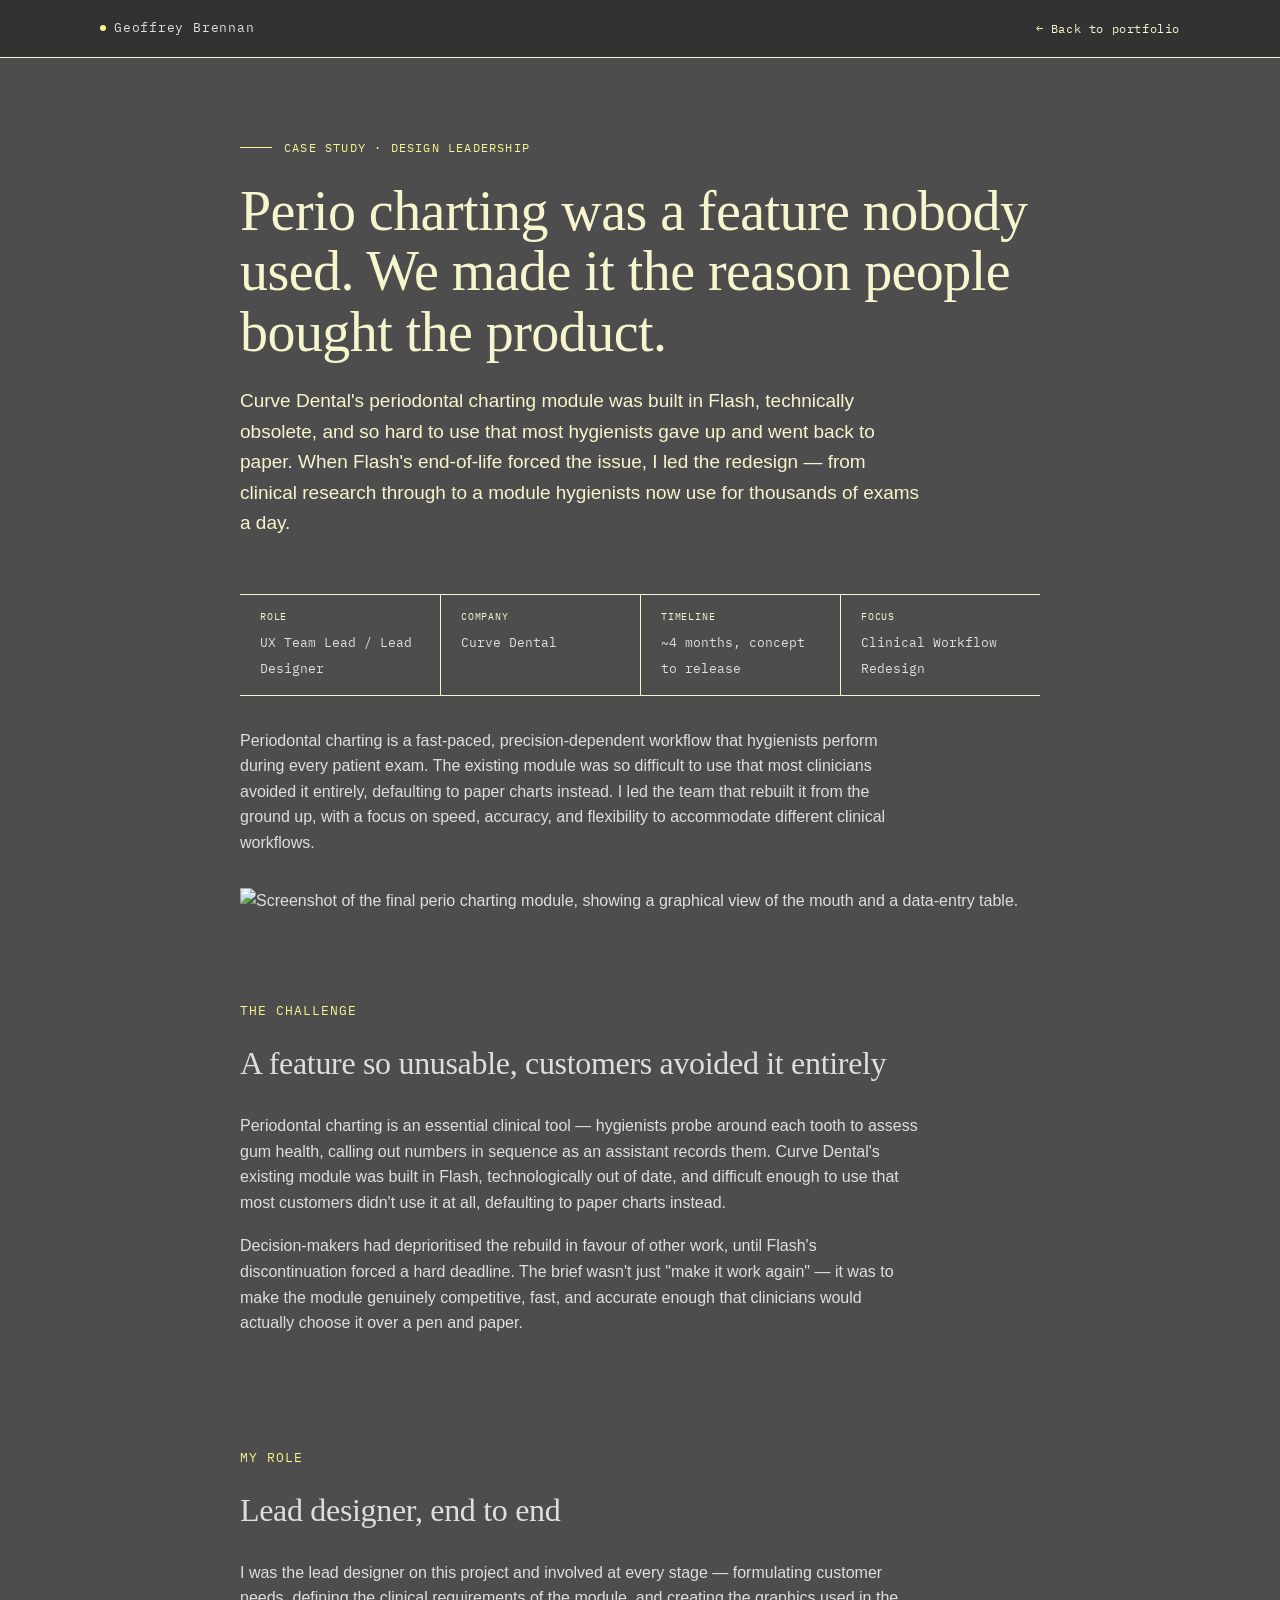
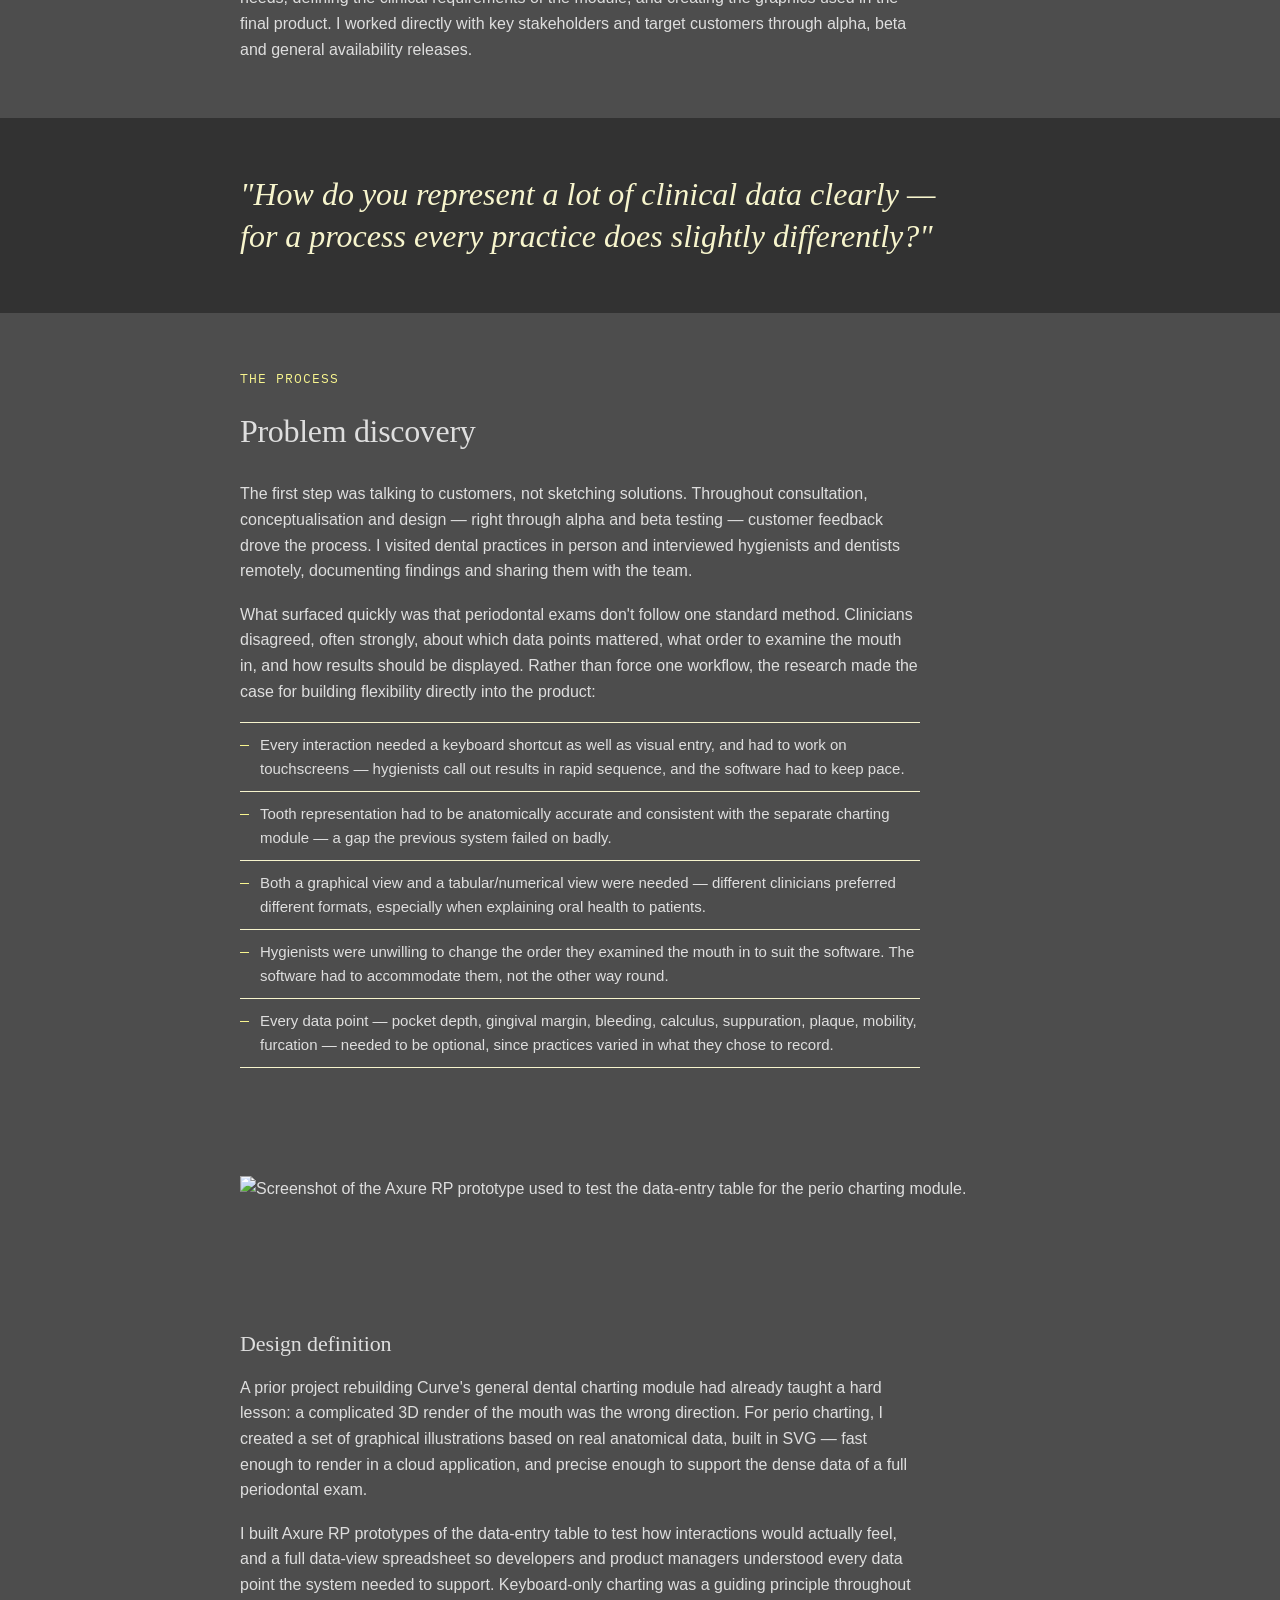
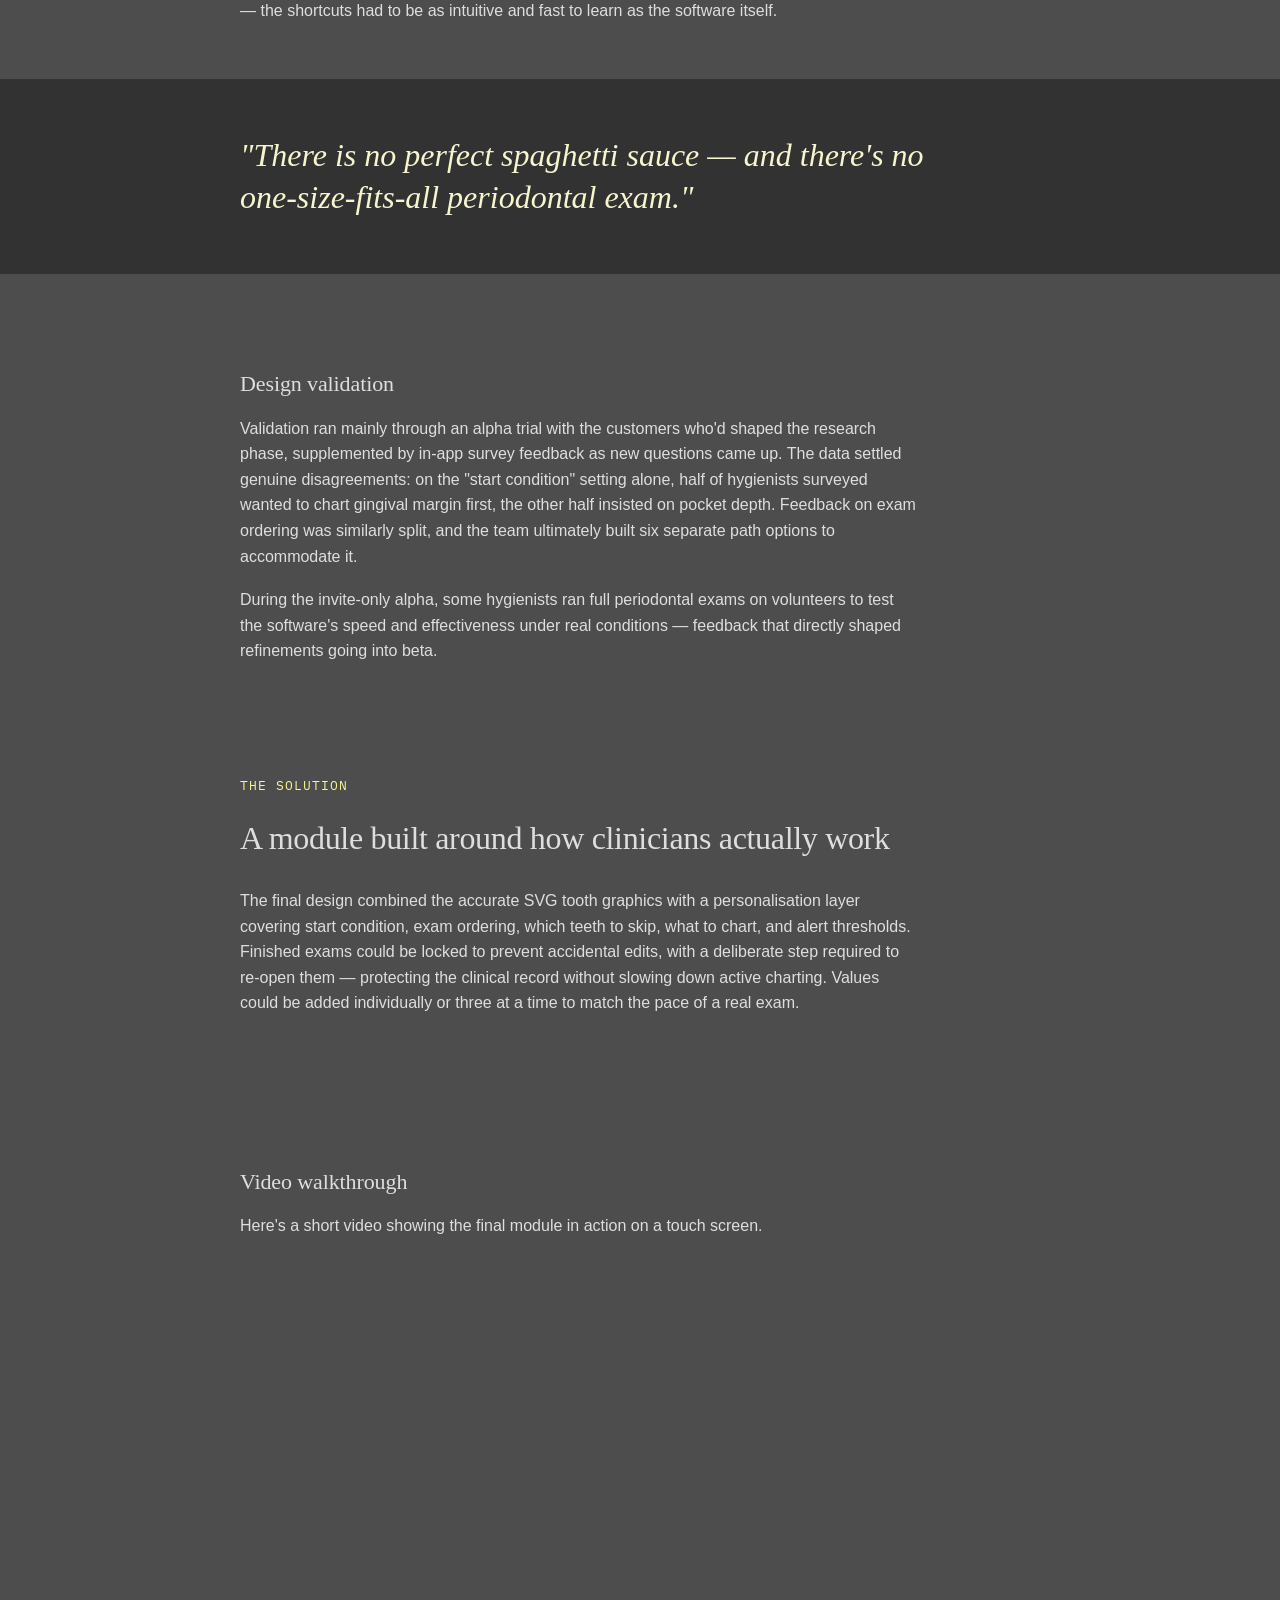
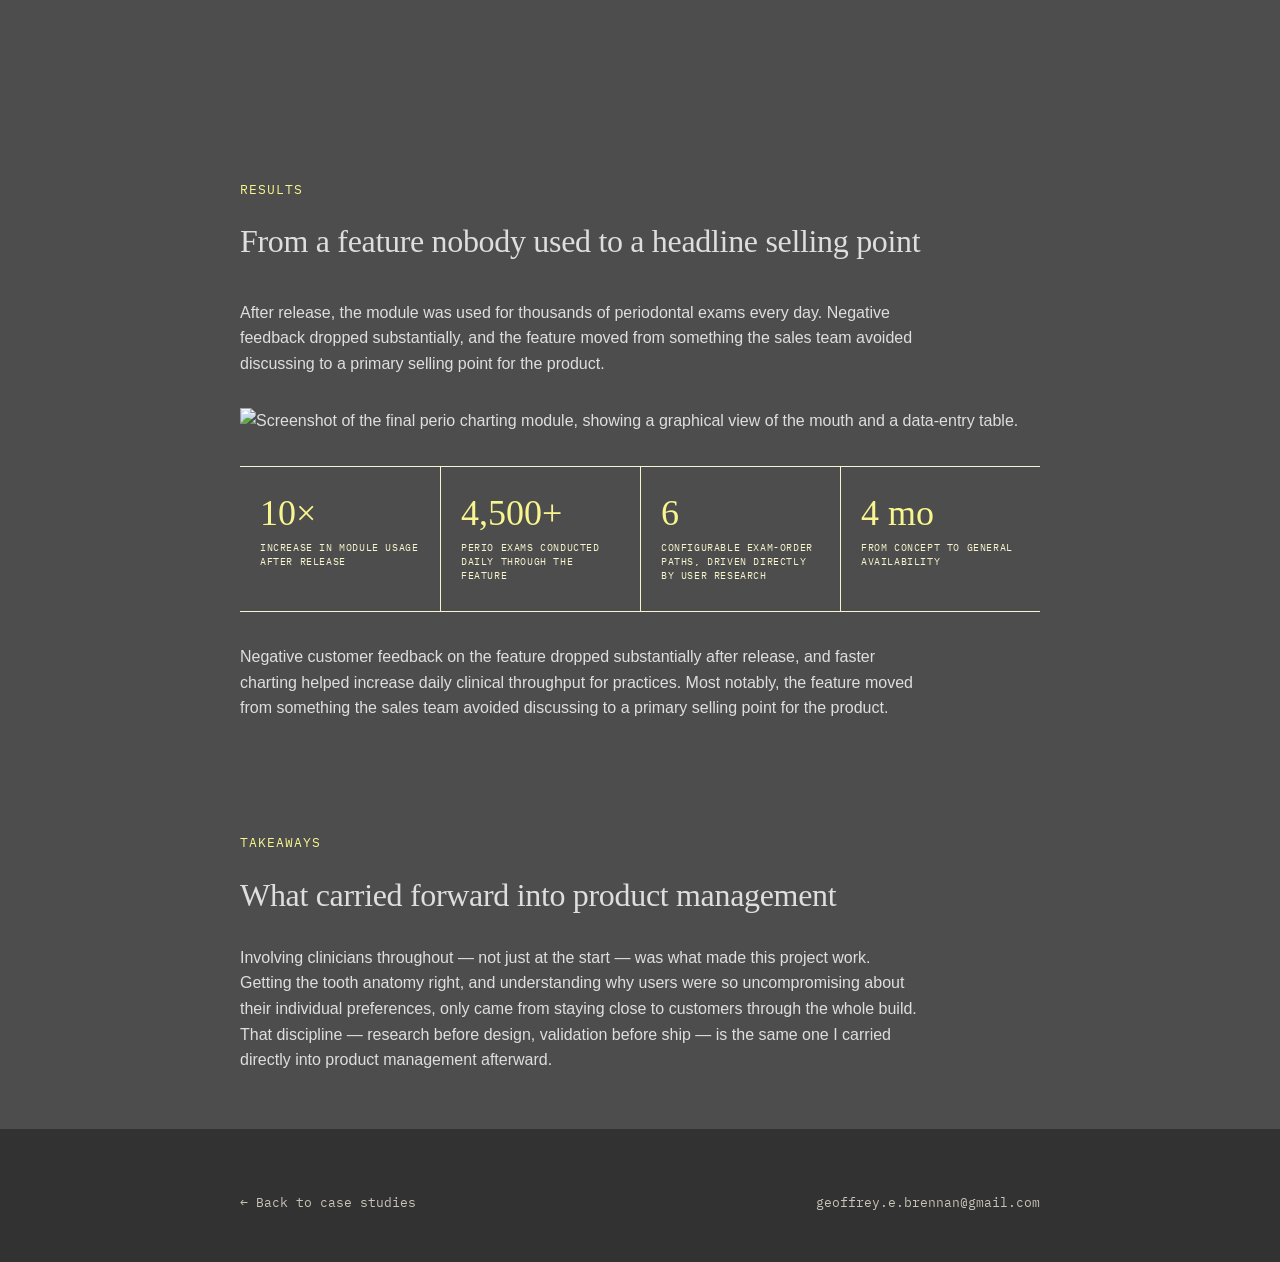
==== perio-charting-rebuild.html @ 3d568ed9 "Add files via upload" ====
<!DOCTYPE html>
<html lang="en">
<head>
<meta charset="UTF-8">
<meta name="viewport" content="width=device-width, initial-scale=1.0">
<title>Perio Charting Rebuild — Geoffrey Brennan</title>
<link rel="icon" type="image/x-icon" href="images/GB-icon.ico">
<meta name="description" content="Case study: rebuilding Curve Dental's periodontal charting module — UX leadership, clinical research and design validation.">
<link rel="preconnect" href="https://fonts.googleapis.com">
<link rel="preconnect" href="https://fonts.gstatic.com" crossorigin>
<link href="https://fonts.googleapis.com/css2?family=Fraunces:opsz,wght@9..144,300;9..144,400;9..144,500;9..144,600&family=Inter:wght@400;500;600&family=IBM+Plex+Mono:wght@400;500&display=swap" rel="stylesheet">
<link rel="stylesheet" href="styles.css">
</head>
<body class="case-study-page">
<header>
  <nav class="nav">
    <a class="nav-mark" href="index.html"><span class="dot"></span>Geoffrey Brennan</a>
    <a class="back-link" href="index.html#work">← Back to portfolio</a>
  </nav>
</header>

<main>

  <section class="hero">
    <div class="hero-eyebrow">Case Study · Design Leadership</div>
    <h1 class="hero-title">Perio charting was a feature nobody used. We made it the reason people bought the product.</h1>
    <p class="hero-dek">Curve Dental's periodontal charting module was built in Flash, technically obsolete, and so hard to use that most hygienists gave up and went back to paper. When Flash's end-of-life forced the issue, I led the redesign — from clinical research through to a module hygienists now use for thousands of exams a day.</p>
  </section>

  <div class="wrap">
    <div class="titleblock">
      <div><span class="tb-label">Role</span><span class="tb-value">UX Team Lead / Lead Designer</span></div>
      <div><span class="tb-label">Company</span><span class="tb-value">Curve Dental</span></div>
      <div><span class="tb-label">Timeline</span><span class="tb-value">~4 months, concept to release</span></div>
      <div><span class="tb-label">Focus</span><span class="tb-value">Clinical Workflow Redesign</span></div>
    </div>
  </div>
  <div class="wrap intro-copy">
    <p>Periodontal charting is a fast-paced, precision-dependent workflow that hygienists perform during every patient exam. The existing module was so difficult to use that most clinicians avoided it entirely, defaulting to paper charts instead. I led the team that rebuilt it from the ground up, with a focus on speed, accuracy, and flexibility to accommodate different clinical workflows.</p>
    <img class="content-image" src="images/Perio graphical mode (1).PNG" alt="Screenshot of the final perio charting module, showing a graphical view of the mouth and a data-entry table.">
  </div>

<section class="section-rule">
    <div class="wrap reveal">
      <span class="eyebrow">The Challenge</span>
      <h2 class="section-title">A feature so unusable, customers avoided it entirely</h2>
      <p>Periodontal charting is an essential clinical tool — hygienists probe around each tooth to assess gum health, calling out numbers in sequence as an assistant records them. Curve Dental's existing module was built in Flash, technologically out of date, and difficult enough to use that most customers didn't use it at all, defaulting to paper charts instead.</p>
      <p>Decision-makers had deprioritised the rebuild in favour of other work, until Flash's discontinuation forced a hard deadline. The brief wasn't just "make it work again" — it was to make the module genuinely competitive, fast, and accurate enough that clinicians would actually choose it over a pen and paper.</p>
    </div>
  </section>

  <section class="section-rule">
    <div class="wrap reveal">
      <span class="eyebrow">My Role</span>
      <h2 class="section-title">Lead designer, end to end</h2>
      <p>I was the lead designer on this project and involved at every stage — formulating customer needs, defining the clinical requirements of the module, and creating the graphics used in the final product. I worked directly with key stakeholders and target customers through alpha, beta and general availability releases.</p>
    </div>
  </section>

  <div class="pullquote">
    <div class="wrap">
      <p>"How do you represent a lot of clinical data clearly — for a process every practice does slightly differently?"</p>
    </div>
  </div>

  <section class="section-rule">
    <div class="wrap reveal">
      <span class="eyebrow">The Process</span>
      <h2 class="section-title">Problem discovery</h2>
      <p>The first step was talking to customers, not sketching solutions. Throughout consultation, conceptualisation and design — right through alpha and beta testing — customer feedback drove the process. I visited dental practices in person and interviewed hygienists and dentists remotely, documenting findings and sharing them with the team.</p>
      <p>What surfaced quickly was that periodontal exams don't follow one standard method. Clinicians disagreed, often strongly, about which data points mattered, what order to examine the mouth in, and how results should be displayed. Rather than force one workflow, the research made the case for building flexibility directly into the product:</p>
      <ul class="detail-list">
        <li>Every interaction needed a keyboard shortcut as well as visual entry, and had to work on touchscreens — hygienists call out results in rapid sequence, and the software had to keep pace.</li>
        <li>Tooth representation had to be anatomically accurate and consistent with the separate charting module — a gap the previous system failed on badly.</li>
        <li>Both a graphical view and a tabular/numerical view were needed — different clinicians preferred different formats, especially when explaining oral health to patients.</li>
        <li>Hygienists were unwilling to change the order they examined the mouth in to suit the software. The software had to accommodate them, not the other way round.</li>
        <li>Every data point — pocket depth, gingival margin, bleeding, calculus, suppuration, plaque, mobility, furcation — needed to be optional, since practices varied in what they chose to record.</li>
      </ul>
    </div>
  </section>
<div class="wrap">
    <img class="content-image" src="images/Perionewlook.PNG" alt="Screenshot of the Axure RP prototype used to test the data-entry table for the perio charting module.">
  </div>
    <section class="section-rule">
    <div class="wrap reveal">
      <h3 class="sub-title">Design definition</h3>
      <p>A prior project rebuilding Curve's general dental charting module had already taught a hard lesson: a complicated 3D render of the mouth was the wrong direction. For perio charting, I created a set of graphical illustrations based on real anatomical data, built in SVG — fast enough to render in a cloud application, and precise enough to support the dense data of a full periodontal exam.</p>
      <p>I built Axure RP prototypes of the data-entry table to test how interactions would actually feel, and a full data-view spreadsheet so developers and product managers understood every data point the system needed to support. Keyboard-only charting was a guiding principle throughout — the shortcuts had to be as intuitive and fast to learn as the software itself.</p>
    </div>
  </section>

  <div class="pullquote">
    <div class="wrap">
      <p>"There is no perfect spaghetti sauce — and there's no one-size-fits-all periodontal exam."</p>
    </div>
  </div>

  <section class="section-rule">
    <div class="wrap reveal">
      <h3 class="sub-title">Design validation</h3>
      <p>Validation ran mainly through an alpha trial with the customers who'd shaped the research phase, supplemented by in-app survey feedback as new questions came up. The data settled genuine disagreements: on the "start condition" setting alone, half of hygienists surveyed wanted to chart gingival margin first, the other half insisted on pocket depth. Feedback on exam ordering was similarly split, and the team ultimately built six separate path options to accommodate it.</p>
      <p>During the invite-only alpha, some hygienists ran full periodontal exams on volunteers to test the software's speed and effectiveness under real conditions — feedback that directly shaped refinements going into beta.</p>
    </div>
  </section>

  <section class="section-rule">
    <div class="wrap reveal">
      <span class="eyebrow">The Solution</span>
      <h2 class="section-title">A module built around how clinicians actually work</h2>
      <p>The final design combined the accurate SVG tooth graphics with a personalisation layer covering start condition, exam ordering, which teeth to skip, what to chart, and alert thresholds. Finished exams could be locked to prevent accidental edits, with a deliberate step required to re-open them — protecting the clinical record without slowing down active charting. Values could be added individually or three at a time to match the pace of a real exam.</p>
    </div>
  </section>
  <section class="section-rule">
    <div class="wrap reveal">
      <h3 class="sub-title">Video walkthrough</h3>
      <p>Here's a short video showing the final module in action on a touch screen.</p>
    </div>
    <div class="wrap video-frame" style="text-align:center; max-width: 80vw;">
      <iframe src="https://www.youtube.com/embed/t7na5IDSmeE?si=6zo0CXJWFIR0pvzX" title="YouTube video player" allow="accelerometer; autoplay; clipboard-write; encrypted-media; gyroscope; picture-in-picture; web-share" referrerpolicy="strict-origin-when-cross-origin" allowfullscreen></iframe>
    </div>
  </section>
  <section class="section-rule">
    <div class="wrap reveal">
      <span class="eyebrow">Results</span>
      <h2 class="section-title">From a feature nobody used to a headline selling point</h2>
    </div>
    <div class="wrap reveal" style="margin-top:32px;">
      <p>After release, the module was used for thousands of periodontal exams every day. Negative feedback dropped substantially, and the feature moved from something the sales team avoided discussing to a primary selling point for the product.</p>
    <img class="content-image" src="images/Perionewlook.PNG" alt="Screenshot of the final perio charting module, showing a graphical view of the mouth and a data-entry table.">
    </div>
    <div class="wrap reveal">
      <div class="specsheet">
        <div class="spec">
          <div class="spec-value">10×</div>
          <div class="spec-label">Increase in module usage after release</div>
        </div>
        <div class="spec">
          <div class="spec-value">4,500+</div>
          <div class="spec-label">Perio exams conducted daily through the feature</div>
        </div>
        <div class="spec">
          <div class="spec-value">6</div>
          <div class="spec-label">Configurable exam-order paths, driven directly by user research</div>
        </div>
        <div class="spec">
          <div class="spec-value">4 mo</div>
          <div class="spec-label">From concept to general availability</div>
        </div>
      </div>
    </div>
    <div class="wrap reveal" style="margin-top:32px;">
      <p>Negative customer feedback on the feature dropped substantially after release, and faster charting helped increase daily clinical throughput for practices. Most notably, the feature moved from something the sales team avoided discussing to a primary selling point for the product.</p>
    </div>
  </section>

  <section>
    <div class="wrap reveal">
      <span class="eyebrow">Takeaways</span>
      <h2 class="section-title">What carried forward into product management</h2>
      <p>Involving clinicians throughout — not just at the start — was what made this project work. Getting the tooth anatomy right, and understanding why users were so uncompromising about their individual preferences, only came from staying close to customers through the whole build. That discipline — research before design, validation before ship — is the same one I carried directly into product management afterward.</p>
    </div>
  </section>

</main>

<footer>
  <div class="wrap">
    <div class="footer-links">
      <a href="index.html#work">← Back to case studies</a>
      <a href="mailto:geoffrey.e.brennan@gmail.com">geoffrey.e.brennan@gmail.com</a>
    </div>
  </div>
</footer>

<script>
  const reveals = document.querySelectorAll('.reveal');
  if('IntersectionObserver' in window){
    const io = new IntersectionObserver((entries)=>{
      entries.forEach(entry=>{
        if(entry.isIntersecting){ entry.target.classList.add('in'); io.unobserve(entry.target); }
      });
    }, {threshold:0.1});
    reveals.forEach(el=>io.observe(el));
  } else {
    reveals.forEach(el=>el.classList.add('in'));
  }
</script>

</body>
</html>
---- styles.css ----
:root {
  --paper: #4D4D4D;
  --paper-alt: #d8e3f7;
  --header: #323232;
  --ink: #DEDEDE;
  --muted: #f7f5cd;
  --rule: #f7f5cd;
  --accent: #F8F58E ;
  --accent-soft: #f7f5cd;
  --brass: #F8F58E;
  --font-display: 'Playfair Display', serif;
  --font-body: 'Open Sans', -apple-system, BlinkMacSystemFont, 'Segoe UI', sans-serif;
  --font-mono: 'IBM Plex Mono', 'SFMono-Regular', Consolas, monospace;
  --measure: 620px;
}
* { box-sizing: border-box; margin: 0; padding: 0; }
html { scroll-behavior: smooth; }
body {
  background: var(--paper);
  color: var(--ink);
  font-family: var(--font-body);
  font-size: 16px;
  line-height: 1.6;
  -webkit-font-smoothing: antialiased;
}

@media (prefers-reduced-motion: reduce) {
  html { scroll-behavior: auto; }
  *, *::before, *::after { animation-duration: 0.01ms !important; transition-duration: 0.01ms !important; }
}

a { color: inherit; }
img { display: block; max-width: 100%; height: auto; }

.wrap {
  max-width: 1160px;
  margin: 0 auto;
  padding: 0 40px;
}

.titleblock {
  display: grid;
  grid-template-columns: repeat(4, 1fr);
  border-top: 1px solid var(--rule);
  border-bottom: 1px solid var(--rule);
}

.titleblock div {
  padding: 10px 16px;
  border-left: 1px solid var(--rule);
}

.titleblock div:first-child { border-left: none; }
.titleblock .tb-label {
  font-family: var(--font-mono);
  font-size: 11px;
  letter-spacing: 0.08em;
  color: var(--muted);
  text-transform: uppercase;
  display: block;
  margin-bottom: 4px;
}

.titleblock .tb-value {
  font-family: var(--font-mono);
  font-size: 14px;
  color: var(--ink);
}

header {
  position: sticky;
  top: 0;
  z-index: 50;
  background: var(--header);
  backdrop-filter: blur(6px);
  border-bottom: 1px solid var(--rule);
}

.nav {
  display: flex;
  align-items: center;
  justify-content: space-between;
  padding: 18px 40px;
  max-width: 1160px;
  margin: 0 auto;
}

.nav-mark {
  font-family: var(--font-mono);
  font-size: 13px;
  letter-spacing: 0.06em;
  display: flex;
  align-items: center;
  gap: 8px;
  text-decoration: none;
}

.nav-mark .dot {
  width: 6px;
  height: 6px;
  background: var(--brass);
  border-radius: 50%;
  display: inline-block;
}

.nav-links {
  display: flex;
  gap: 32px;
  list-style: none;
}

.nav-links a {
  font-family: var(--font-mono);
  font-size: 12px;
  letter-spacing: 0.05em;
  text-transform: uppercase;
  text-decoration: none;
  color: var(--muted);
  transition: color 0.2s ease;
}

.nav-links a:hover { color: var(--accent); }

.nav-cta {
  font-family: var(--font-mono);
  font-size: 12px;
  text-decoration: none;
  color: var(--ink);
  border: 1px solid var(--ink);
  padding: 7px 14px;
  letter-spacing: 0.03em;
  transition: background 0.2s ease, color 0.2s ease;
}

.nav-cta:hover { background: var(--ink); color: var(--paper); }
.nav-toggle { display: none; }

@media (max-width: 820px) {
  .nav-links { display: none; }
  .nav { padding: 16px 24px; }
}

.hero {
  padding: 120px 40px 90px;
  max-width: 1160px;
  margin: 0 auto;
  position: relative;
}

.hero-eyebrow {
  font-family: var(--font-mono);
  font-size: 12px;
  letter-spacing: 0.1em;
  text-transform: uppercase;
  color: var(--accent);
  display: flex;
  align-items: center;
  gap: 12px;
  margin-bottom: 28px;
}

.hero-eyebrow::before {
  content: '';
  display: block;
  width: 32px;
  height: 1px;
  background: var(--accent);
}

h1.hero-headline {
  font-family: var(--font-display);
  font-weight: 400;
  font-size: clamp(38px, 5.4vw, 74px);
  line-height: 1.06;
  letter-spacing: -0.01em;
  max-width: 920px;
}

h1.hero-headline em {
  font-style: italic;
  font-weight: 300;
  color: var(--accent);
}

.hero-sub {
  margin-top: 32px;
  max-width: var(--measure);
  font-size: 18px;
  color: var(--muted);
  line-height: 1.65;
}

.hero-meta {
  margin-top: 56px;
  display: flex;
  gap: 48px;
  flex-wrap: wrap;
  align-items: flex-end;
}

.hero-name {
  font-family: var(--font-display);
  font-size: 26px;
}

.hero-title {
  font-family: var(--font-display);
  font-size: 24px;
  font-weight: 400;
  color: var(--muted);
  margin-top: 6px;
  letter-spacing: 0.02em;
}

.dim-line {
  position: relative;
  padding-top: 14px;
  display: flex;
}

.dim-line::before {
  content: '';
  position: absolute;
  top: 0;
  left: 0;
  width: 100%;
  height: 1px;
  background: var(--rule);
}

.dim-line::after {
  content: '';
  position: absolute;
  top: -3px;
  left: 0;
  width: 1px;
  height: 7px;
  background: var(--rule);
}

section { padding: 100px 0; }
/*.section-rule { border-top: 1px solid var(--rule); } */

.section-head {
  display: flex;
  justify-content: space-between;
  align-items: baseline;
  margin-bottom: 56px;
  gap: 24px;
  flex-wrap: wrap;
}

.section-num {
  font-family: var(--font-mono);
  font-size: 12px;
  color: var(--brass);
  letter-spacing: 0.08em;
}

h2.section-title {
  font-family: var(--font-display);
  font-weight: 500;
  font-size: clamp(28px, 3vw, 40px);
  letter-spacing: -0.01em;
}

.section-note {
  font-family: var(--font-mono);
  font-size: 12px;
  color: var(--muted);
  max-width: 300px;
  text-align: right;
}

section img,
main img {
  margin-top: 32px;
  margin-bottom: 32px;
  display: block;
  width: 75%;
  height: auto;
  margin: 0 auto;
}

section > div > img,
main > div > img {
 
  width: 75%;
  max-width: 600px;
  margin-top: 32px;
  margin-bottom: 32px;
}

@media (max-width: 700px) {
  .section-note { text-align: left; max-width: 100%; }
}

.reveal {
  opacity: 0;
  transform: translateY(16px);
  transition: opacity 0.7s ease, transform 0.7s ease;
}

.reveal.in { opacity: 1; transform: translateY(0); }

.profile-grid {
  display: grid;
  grid-template-columns: 1fr 1fr;
  gap: 80px;
}

.profile-grid p {
  font-size: 17px;
  color: var(--ink);
  margin-bottom: 20px;
  max-width: 520px;
}

.profile-grid p:last-child { margin-bottom: 0; }

@media (max-width: 820px) {
  .profile-grid { grid-template-columns: 1fr; gap: 32px; }
}

.specsheet {
  display: grid;
  grid-template-columns: repeat(4, 1fr);
  border-top: 1px solid var(--rule);
  border-bottom: 1px solid var(--rule);
}

.spec {
  padding: 32px 24px;
  border-left: 1px solid var(--rule);
}

.spec:first-child { border-left: none; }
.spec-value {
  font-family: var(--font-display);
  font-size: 54px;
  color: var(--accent);
  line-height: 1;
}

.spec-label {
  font-family: var(--font-mono);
  font-size: 12px;
  letter-spacing: 0.06em;
  text-transform: uppercase;
  color: var(--muted);
  margin-top: 12px;
}

@media (max-width: 820px) {
  .specsheet { grid-template-columns: 1fr 1fr; }
  .spec:nth-child(3) { border-left: none; }
}

@media (max-width: 520px) {
  .specsheet { grid-template-columns: 1fr; }
  .spec { border-left: none; border-top: 1px solid var(--rule); }
  .spec:first-child { border-top: none; }
}

.case {
  padding: 70px 0;
  border-top: 1px solid var(--rule);
}

.case:last-child { border-bottom: 1px solid var(--rule); }
.case-top {
  display: grid;
  grid-template-columns: 200px 1fr;
  gap: 40px;
  margin-bottom: 36px;
}

.case-tag {
  font-family: var(--font-mono);
  font-size: 12px;
  letter-spacing: 0.08em;
  text-transform: uppercase;
  color: var(--brass);
}

h3.case-title {
  font-family: var(--font-display);
  font-weight: 400;
  font-size: clamp(26px, 2.6vw, 36px);
  margin-top: 10px;
  max-width: 640px;
}

@media (max-width: 700px) {
  .case-top { grid-template-columns: 1fr; gap: 14px; }
}

.case-body {
  display: flex;
  gap: 40px;
  align-items: flex-start;
  flex-wrap: wrap;
}

@media (max-width: 700px) {
  .case-body { flex-direction: column; gap: 24px; }
}

.case-tb {
  display: flex;
  flex-direction: column;
  gap: 18px;
  flex: 0 0 200px;
  min-width: 200px;
}

.case-copy {
  flex: 1 1 0;
}

.case-tb .tb-item .tb-label {
  font-family: var(--font-mono);
  font-size: 11px;
  letter-spacing: 0.08em;
  text-transform: uppercase;
  color: var(--muted);
  display: block;
  margin-bottom: 4px;
}

.case-tb .tb-item .tb-value {
  font-family: var(--font-mono);
  font-size: 14px;
  color: var(--ink);
}

.case-copy {
  grid-column: 2;
}

.case-stat-line p {
  font-size: 20px !important;
  color: var(--brass) !important;
  max-width: 640px !important;
  margin-bottom: 18px !important;
  font-weight: 600 !important;
}

.case-copy p {
  font-size: 16px;
  color: var(--ink);
  max-width: 640px;
  margin-bottom: 18px;
}

.case-copy p:last-child { margin-bottom: 0; }
.case-copy .placeholder {
  color: var(--accent-soft);
  background: var(--paper-alt);
  padding: 2px 6px;
  font-family: var(--font-mono);
  font-size: 13px;
}

.other-work-list {
  display: flex;
  flex-direction: column;
  gap: 32px;
}

.other-work-links {
  display: flex;
  flex-direction: column;
  gap: 16px;
}

.other-work-link {
  display: inline-flex;
  align-items: center;
  gap: 8px;
  font-family: var(--font-mono);
  font-size: 15px;
  color: var(--accent);
  text-decoration: none;
  width: fit-content;
  padding-bottom: 4px;
  border-bottom: 1px solid transparent;
  transition: border-color 0.2s ease;
}

.other-work-link:hover {
  border-color: var(--accent);
}

.expertise-grid {
  display: grid;
  grid-template-columns: repeat(3, 1fr);
  gap: 56px;
}

@media (max-width: 820px) {
  .expertise-grid { grid-template-columns: 1fr; gap: 40px; }
}

.expertise-col h4 {
  font-family: var(--font-mono);
  font-size: 12px;
  letter-spacing: 0.06em;
  text-transform: uppercase;
  color: var(--brass);
  margin-bottom: 20px;
  padding-bottom: 14px;
  border-bottom: 1px solid var(--rule);
}

.expertise-col ul { list-style: none; }
.expertise-col li {
  font-family: var(--font-display);
  font-size: 19px;
  padding: 9px 0;
  border-bottom: 1px solid var(--rule);
}

.expertise-col li:last-child { border-bottom: none; }

.timeline-row {
  display: grid;
  grid-template-columns: 140px 1fr 180px 200px;
  gap: 24px;
  padding: 20px 0;
  border-top: 1px solid var(--rule);
  align-items: baseline;
}

.timeline-row:last-child { border-bottom: 1px solid var(--rule); }
.timeline-row .t-date {
  font-family: var(--font-mono);
  font-size: 12px;
  color: var(--muted);
}

.timeline-row .t-role {
  font-family: var(--font-display);
  font-size: 19px;
}

.timeline-row .t-company {
  font-family: var(--font-body);
  font-size: 14px;
  color: var(--muted);
}

.timeline-row .t-loc {
  font-family: var(--font-mono);
  font-size: 11px;
  color: var(--muted);
  text-align: right;
}

@media (max-width: 820px) {
  .timeline-row { grid-template-columns: 1fr; gap: 4px; }
  .timeline-row .t-loc { text-align: left; }
}

.edu-row {
  display: grid;
  grid-template-columns: 140px 1fr;
  gap: 24px;
  padding: 16px 0;
  border-top: 1px solid var(--rule);
}

.edu-row:last-child { border-bottom: 1px solid var(--rule); }
.edu-row .t-date { font-family: var(--font-mono); font-size: 12px; color: var(--muted); }
.edu-row .t-role { font-family: var(--font-display); font-size: 18px; }
.edu-row .t-company { font-family: var(--font-body); font-size: 14px; color: var(--muted); margin-top: 2px; }

@media (max-width: 600px) {
  .edu-row { grid-template-columns: 1fr; gap: 4px; }
}

footer {
  background: var(--header);
  color: var(--paper);
  padding: 100px 0 48px;
}

footer .wrap { max-width: 1160px; }
h2.footer-title {
  font-family: var(--font-display);
  font-weight: 300;
  font-size: clamp(32px, 5vw, 60px);
  max-width: 760px;
  line-height: 1.15;
}

h2.footer-title em { font-style: italic; color: var(--accent); }
.footer-contacts {
  margin-top: 56px;
  display: grid;
  grid-template-columns: repeat(4, minmax(0, 1fr));
  gap: 24px;
  padding-top: 32px;
}

.footer-contacts a, .footer-contacts span {
  font-family: var(--font-mono);
  font-size: 13px;
  color: var(--accent-soft);
  text-decoration: none;
  display: block;
  max-width: 100%;
  overflow-wrap: anywhere;
  word-break: break-word;
}

.footer-contacts .fc-label {
  font-size: 10px;
  letter-spacing: 0.08em;
  text-transform: uppercase;
  color: var(--muted);
  margin-bottom: 8px;
}

.footer-contacts a:hover { color: var(--paper); }

@media (max-width: 900px) {
  .footer-contacts { grid-template-columns: 1fr 1fr; gap: 32px; }
}

@media (max-width: 600px) {
  footer {
    padding: 72px 0 40px;
  }

  h2.footer-title {
    font-size: clamp(28px, 7vw, 40px);
  }

  .footer-contacts {
    margin-top: 40px;
    grid-template-columns: 1fr;
    gap: 24px;
    padding-top: 24px;
  }

  .footer-bottom {
    flex-direction: column;
    gap: 8px;
  }
}

.footer-bottom {
  margin-top: 64px;
  padding-top: 24px;
  border-top: 1px solid var(--rule);
  display: flex;
  justify-content: space-between;
  font-family: var(--font-mono);
  font-size: 11px;
  color: var(--muted);
  flex-wrap: wrap;
  gap: 12px;
}
.case-study-page {
  --measure: 680px;
}

.case-study-page .wrap {
  max-width: 880px;
}

.case-study-page .nav-mark {
  text-decoration: none;
}

.case-study-page .back-link {
  font-family: var(--font-mono);
  font-size: 12px;
  letter-spacing: 0.05em;
  text-decoration: none;
  color: var(--muted);
  display: flex;
  align-items: center;
  gap: 8px;
  transition: color 0.2s ease;
}

.case-study-page .back-link:hover { color: var(--accent); }

.case-study-page .titleblock {
  display: grid;
  grid-template-columns: repeat(4, 1fr);
  border-top: 1px solid var(--rule);
  border-bottom: 1px solid var(--rule);
}

.case-study-page .titleblock div {
  padding: 14px 20px;
  border-left: 1px solid var(--rule);
}

.case-study-page .titleblock div:first-child { border-left: none; }

.case-study-page .titleblock .tb-label {
  font-family: var(--font-mono);
  font-size: 10px;
  letter-spacing: 0.08em;
  color: var(--muted);
  text-transform: uppercase;
  display: block;
  margin-bottom: 4px;
}

.case-study-page .titleblock .tb-value {
  font-family: var(--font-mono);
  font-size: 13px;
  color: var(--ink);
}

.case-study-page .hero {
  padding: 80px 0 56px;
  max-width: 880px;
  padding-left: 40px;
  padding-right: 40px;
}

.case-study-page .hero-eyebrow {
  font-family: var(--font-mono);
  font-size: 12px;
  letter-spacing: 0.1em;
  text-transform: uppercase;
  color: var(--brass);
  display: flex;
  align-items: center;
  gap: 12px;
  margin-bottom: 24px;
}

.case-study-page h1.hero-title {
  font-family: var(--font-display);
  font-weight: 400;
  font-size: clamp(34px, 5vw, 56px);
  line-height: 1.08;
  letter-spacing: -0.01em;
}

.case-study-page .hero-dek {
  margin-top: 24px;
  font-size: 19px;
  color: var(--muted);
  line-height: 1.6;
  max-width: var(--measure);
}

.case-study-page section { padding: 56px 0; }
/*.case-study-page .section-rule { border-top: 1px solid var(--rule); } */

.case-study-page .eyebrow {
  font-family: var(--font-mono);
  font-size: 13px;
  letter-spacing: 0.08em;
  text-transform: uppercase;
  color: var(--brass);
  display: block;
  margin-bottom: 16px;
}

.case-study-page h2.section-title {
  font-family: var(--font-display);
  font-weight: 400;
  font-size: clamp(24px, 2.6vw, 32px);
  letter-spacing: -0.01em;
  margin-bottom: 24px;
}

.case-study-page h3.sub-title {
  font-family: var(--font-display);
  font-weight: 400;
  font-size: 22px;
  margin: 36px 0 14px;
  letter-spacing: -0.005em;
}

.case-study-page p {
  max-width: var(--measure);
  margin-bottom: 18px;
  font-size: 16px;
}

.case-study-page p:last-child { margin-bottom: 0; }

.case-study-page ul.detail-list {
  max-width: var(--measure);
  margin: 0 0 20px;
  padding-left: 0;
  list-style: none;
}

.case-study-page ul.detail-list li {
  padding: 10px 0 10px 20px;
  border-bottom: 1px solid var(--rule);
  position: relative;
  font-size: 15px;
  color: var(--ink);
}

.case-study-page ul.detail-list li::before {
  content: '—';
  position: absolute;
  left: 0;
  color: var(--brass);
  font-family: var(--font-mono);
}

.case-study-page ul.detail-list li:first-child { border-top: 1px solid var(--rule); }

.case-study-page .pullquote {
  background: var(--header);
  color: var(--accent-soft);
  padding: 56px 40px;
  margin: 0;
}

.case-study-page .pullquote .wrap { max-width: 880px; }

.case-study-page .pullquote p {
  font-family: var(--font-display);
  font-weight: 300;
  font-style: italic;
  font-size: clamp(22px, 3.2vw, 32px);
  line-height: 1.3;
  max-width: 720px;
}

.case-study-page .specsheet {
  display: grid;
  grid-template-columns: repeat(4, 1fr);
  border-top: 1px solid var(--rule);
  border-bottom: 1px solid var(--rule);
}

.case-study-page .spec {
  padding: 28px 20px;
  border-left: 1px solid var(--rule);
}

.case-study-page .spec:first-child { border-left: none; }

.case-study-page .spec-value {
  font-family: var(--font-display);
  font-size: 36px;
  color: var(--accent);
  line-height: 1;
}

.case-study-page .spec-label {
  font-family: var(--font-mono);
  font-size: 10px;
  letter-spacing: 0.06em;
  text-transform: uppercase;
  color: var(--muted);
  margin-top: 10px;
  line-height: 1.4;
}

.case-study-page .content-image {
  width: 100%;
  max-width: 880px;
  margin: 32px auto;
  display: block;
}

.case-study-page .intro-copy { margin-top: 32px; }

.case-study-page .video-frame {
  margin: 24px auto 0;
  max-width: 100%;
  display: flex;
  justify-content: center;
}

.case-study-page .video-frame iframe {
  width: min(100%, 720px);
  aspect-ratio: 16 / 9;
  border: 0;
}

.case-study-page footer {
  background: var(--header);
  color: var(--paper);
  padding: 64px 0 48px;
}

.case-study-page footer .wrap { max-width: 880px; }

.case-study-page .footer-links {
  display: flex;
  justify-content: space-between;
  align-items: center;
  flex-wrap: wrap;
  gap: 16px;
}

.case-study-page .footer-links a {
  font-family: var(--font-mono);
  font-size: 13px;
  color: #C9C4B8;
  text-decoration: none;
}

.case-study-page .footer-links a:hover { color: var(--paper); }

.case-study-page .reveal {
  opacity: 0;
  transform: translateY(14px);
  transition: opacity 0.7s ease, transform 0.7s ease;
}

.case-study-page .reveal.in { opacity: 1; transform: translateY(0); }

@media (max-width: 820px) {
  .case-study-page .specsheet { grid-template-columns: 1fr 1fr; }
  .case-study-page .spec:nth-child(3) { border-left: none; border-top: 1px solid var(--rule); }
  .case-study-page .spec:nth-child(4) { border-top: 1px solid var(--rule); }
  .case-study-page .nav { padding: 16px 24px; }
}

@media (max-width: 700px) {
  .case-study-page .titleblock { grid-template-columns: 1fr 1fr; }
  .case-study-page .titleblock div:nth-child(3) { border-left: none; border-top: 1px solid var(--rule); }
  .case-study-page .titleblock div:nth-child(4) { border-top: 1px solid var(--rule); }
  .case-study-page .wrap { padding: 0 24px; }
  .case-study-page .hero { padding-left: 24px; padding-right: 24px; }
  .case-study-page .specsheet { grid-template-columns: 1fr; }
  .case-study-page .spec { border-left: none; border-top: 1px solid var(--rule); }
  .case-study-page .spec:first-child { border-top: none; }
}

@media (max-width: 520px) {
  .case-study-page .nav { flex-wrap: wrap; gap: 12px; }
  .case-study-page .hero { padding-top: 64px; padding-bottom: 40px; }
  .case-study-page .hero-dek { font-size: 17px; }
}
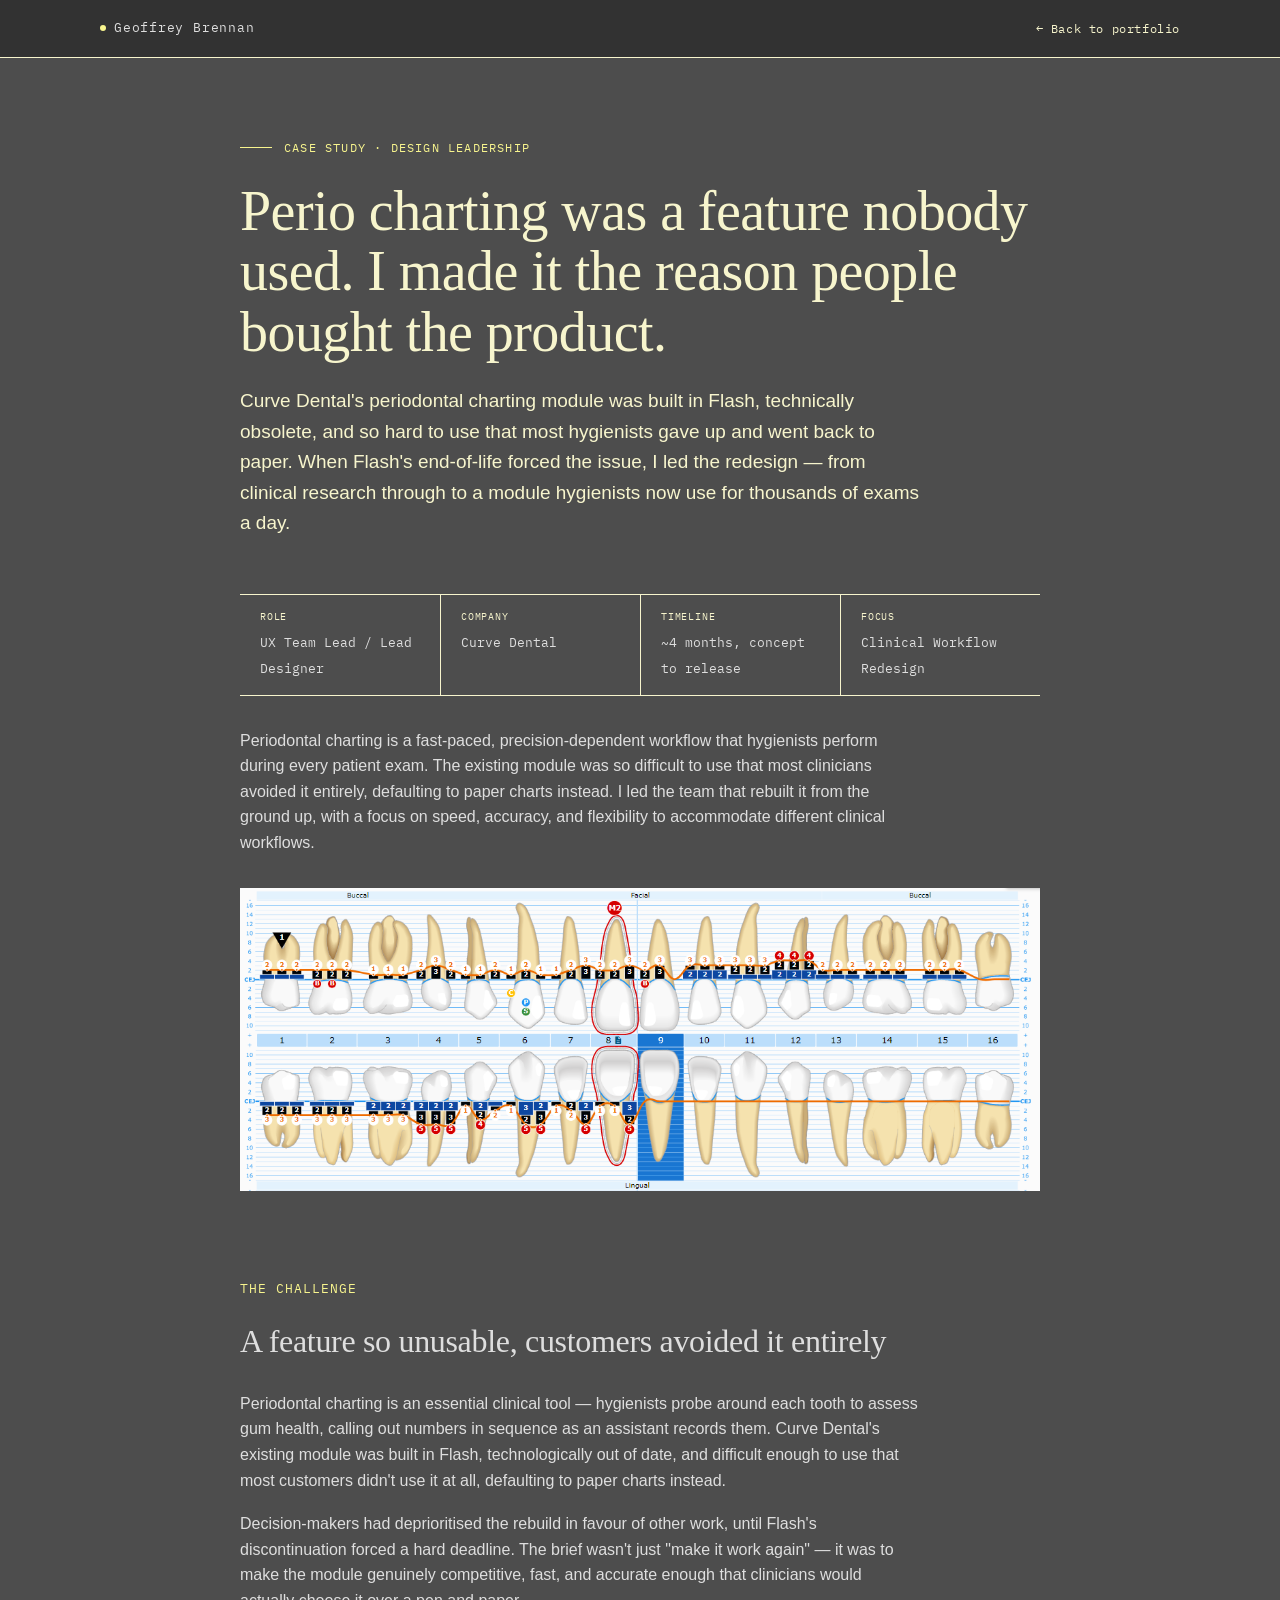
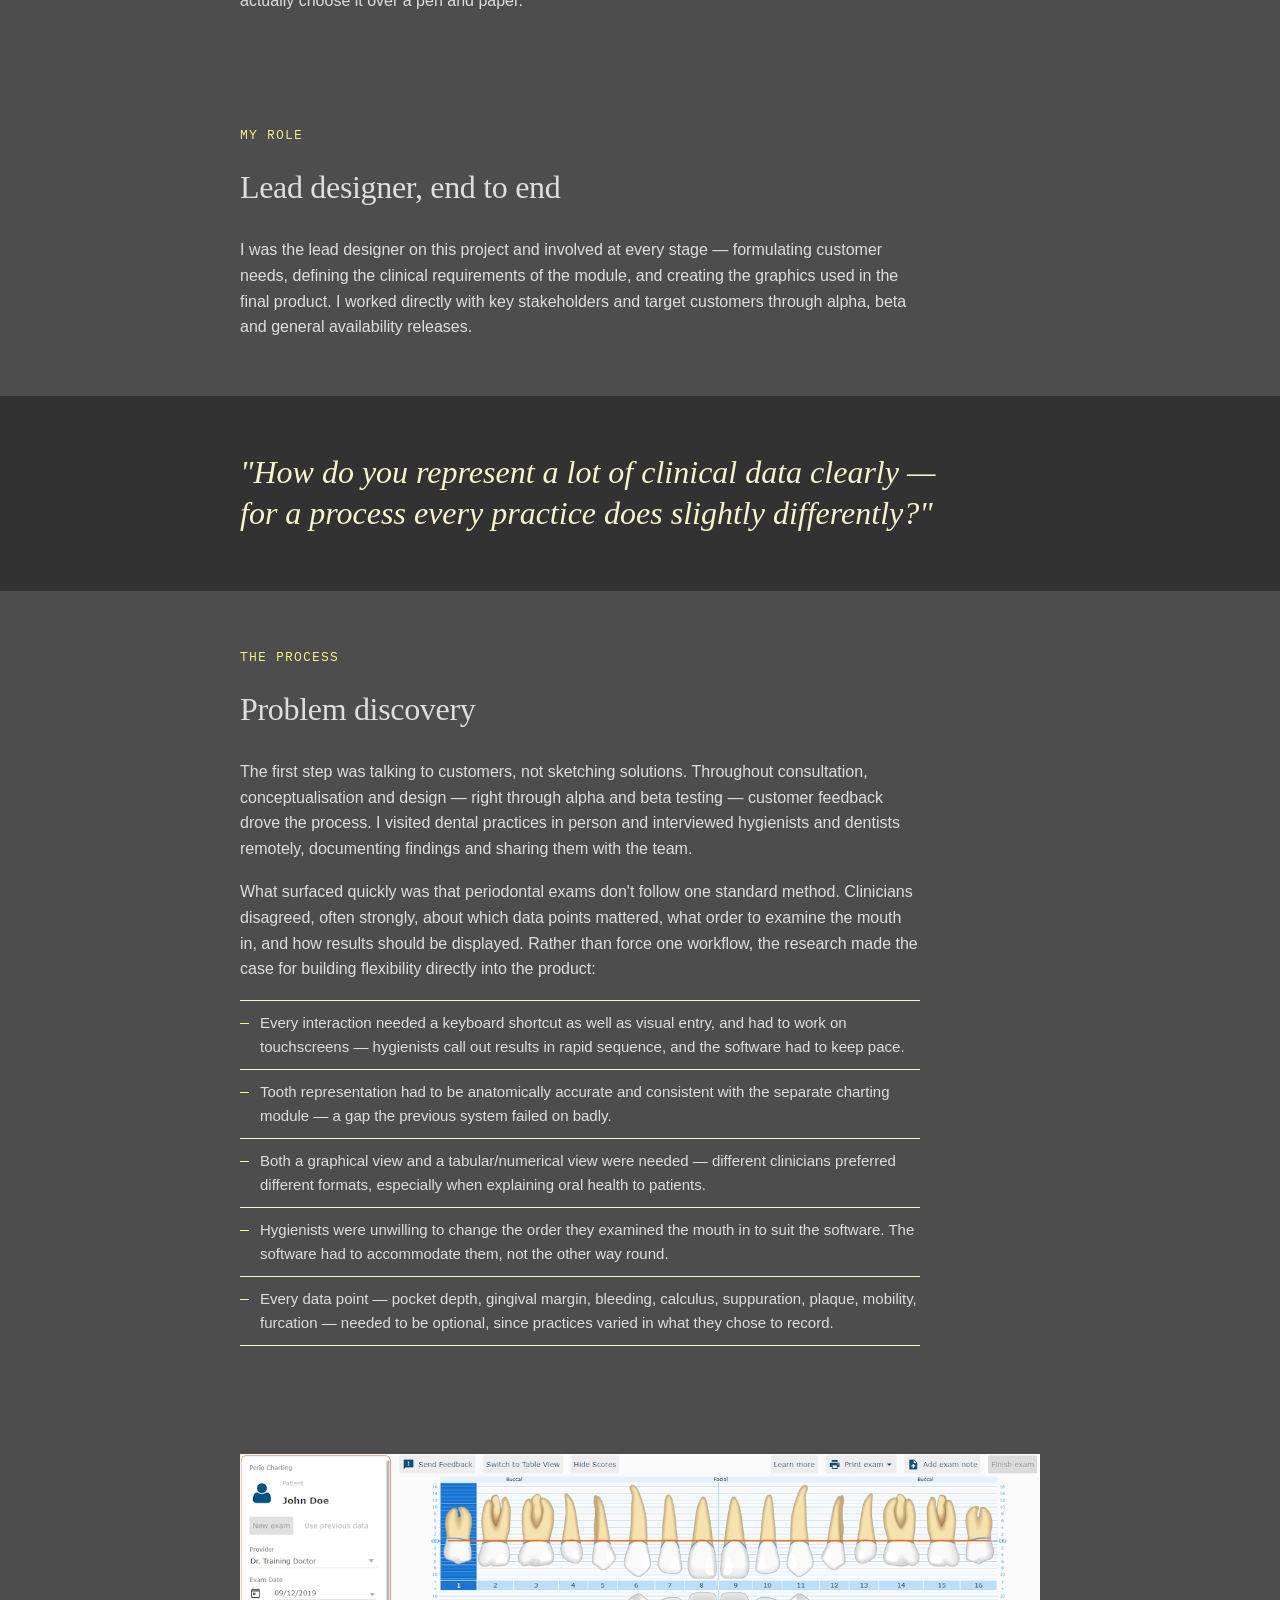
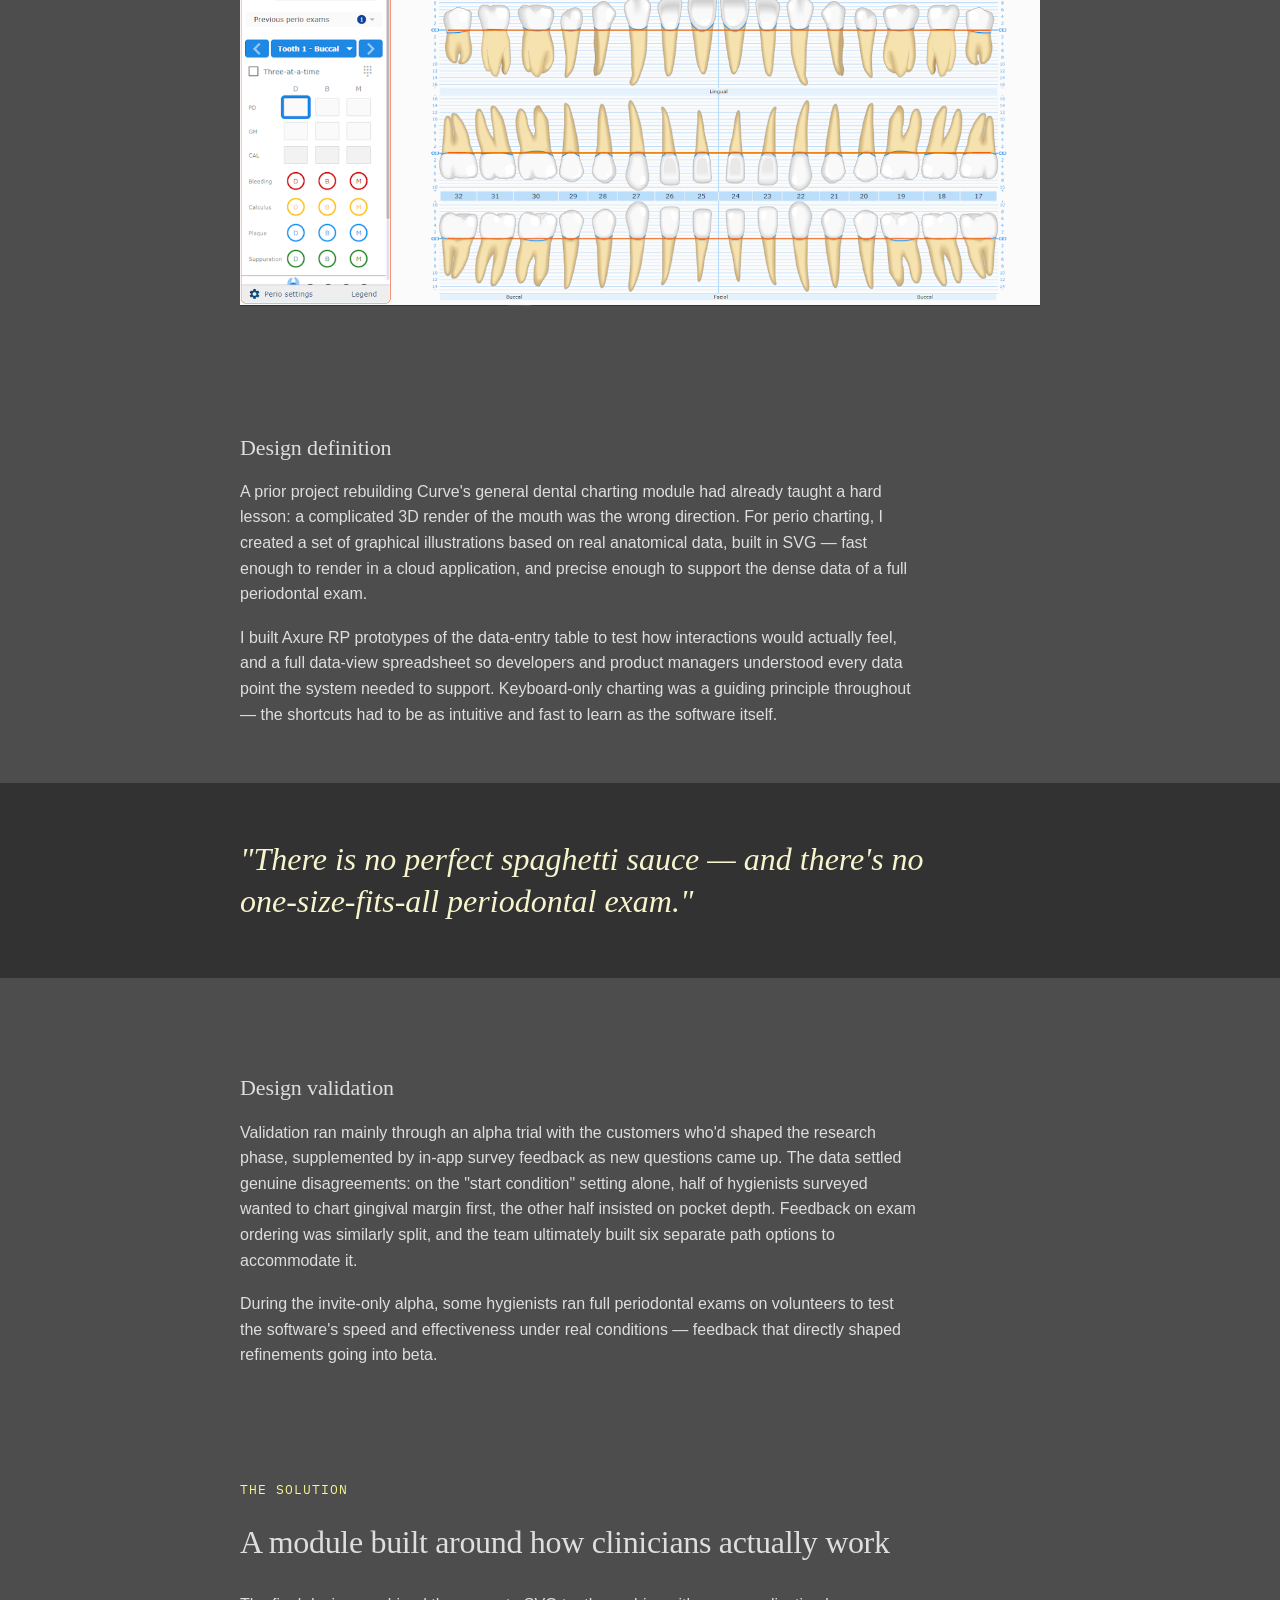
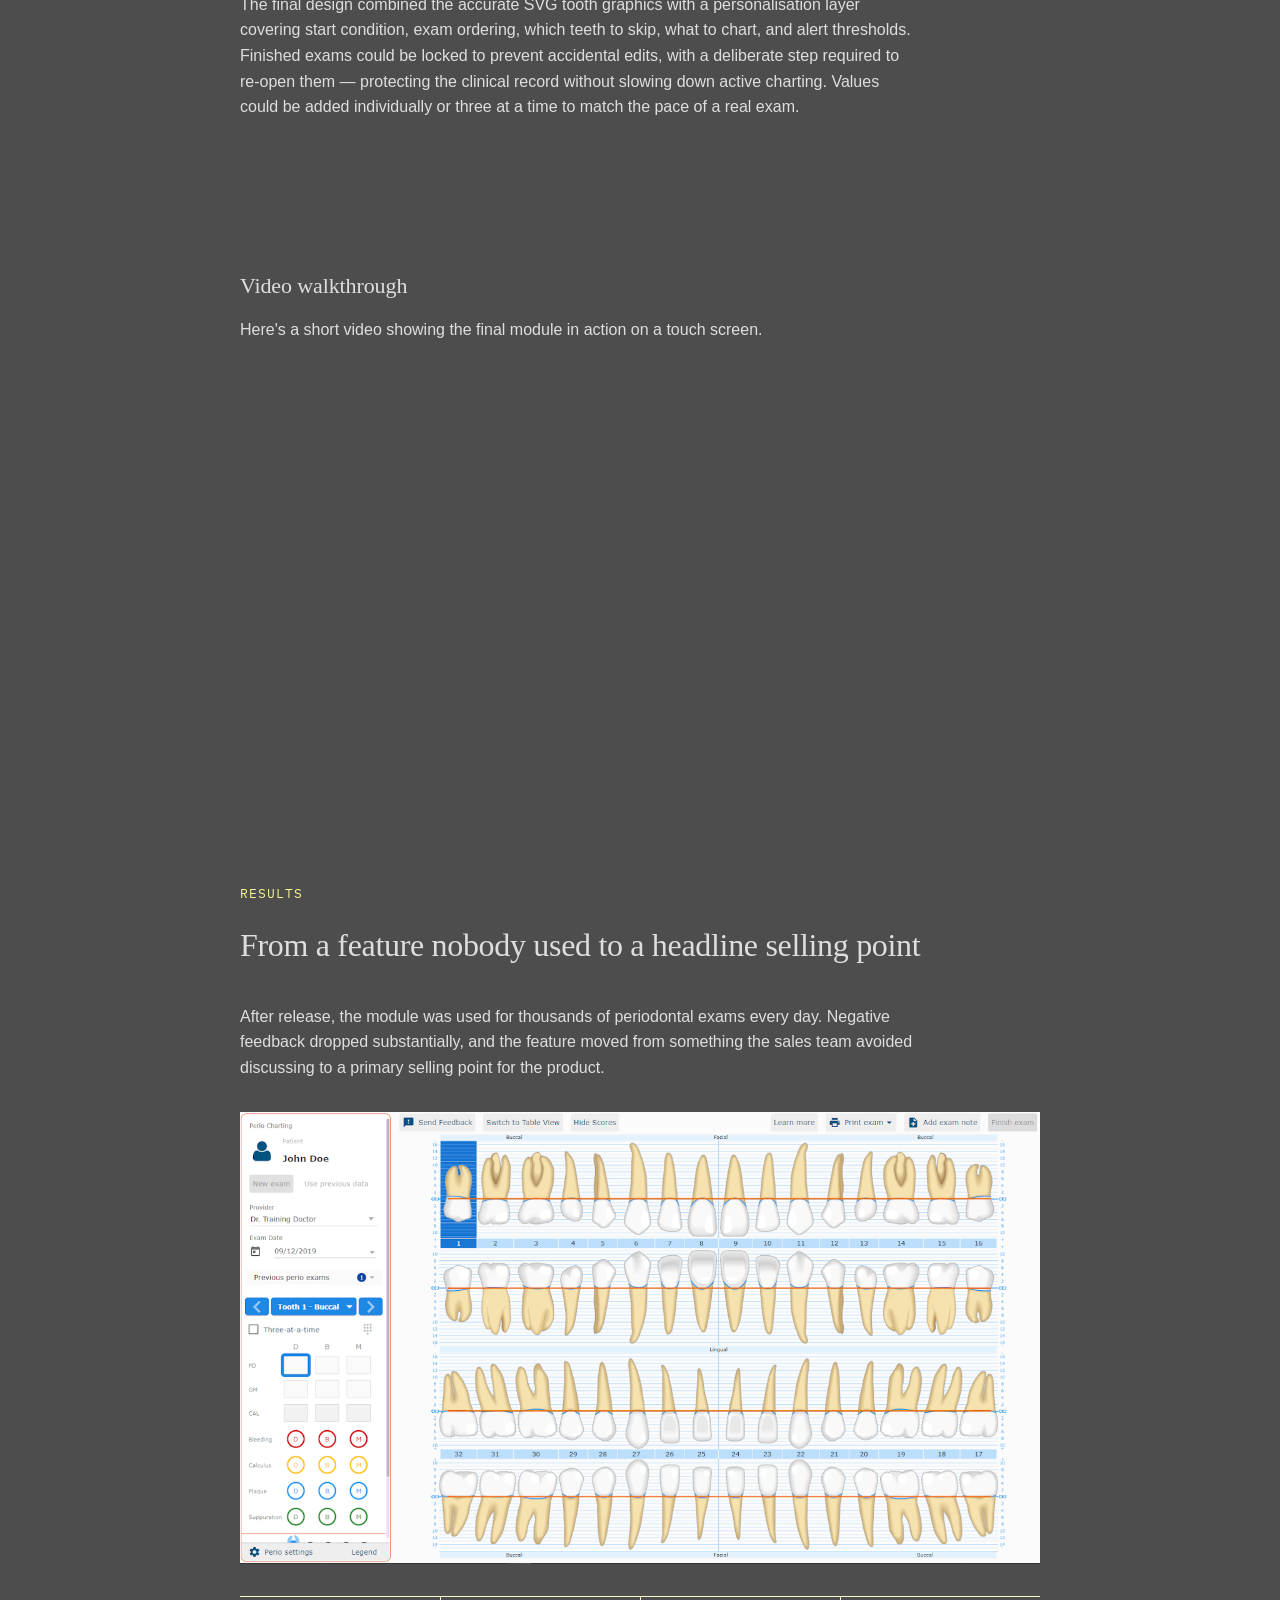
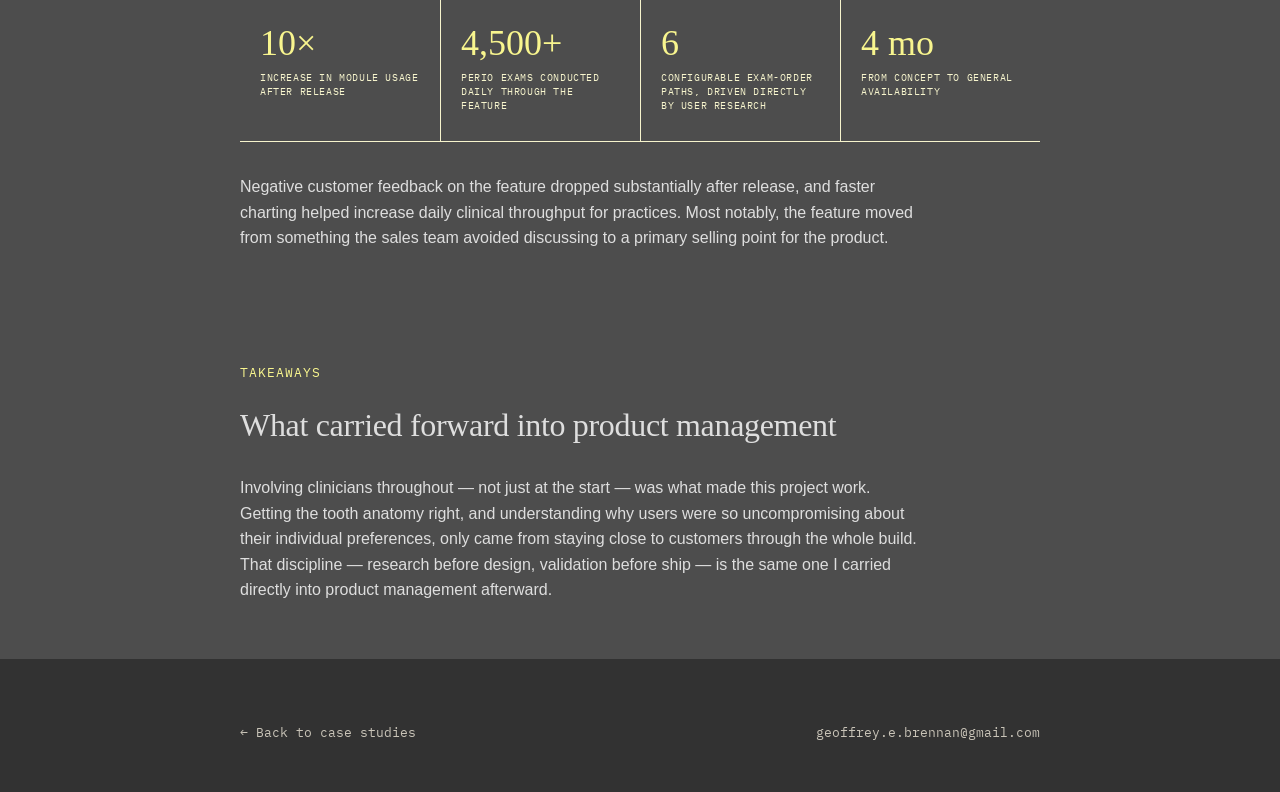
==== commit 5a08b686: "minor stuff" ====
--- a/perio-charting-rebuild.html
+++ b/perio-charting-rebuild.html
@@ -23,7 +23,7 @@
 
   <section class="hero">
     <div class="hero-eyebrow">Case Study · Design Leadership</div>
-    <h1 class="hero-title">Perio charting was a feature nobody used. We made it the reason people bought the product.</h1>
+    <h1 class="hero-title">Perio charting was a feature nobody used. I made it the reason people bought the product.</h1>
     <p class="hero-dek">Curve Dental's periodontal charting module was built in Flash, technically obsolete, and so hard to use that most hygienists gave up and went back to paper. When Flash's end-of-life forced the issue, I led the redesign — from clinical research through to a module hygienists now use for thousands of exams a day.</p>
   </section>
 
--- a/styles.css
+++ b/styles.css
@@ -389,6 +389,9 @@
   font-size: clamp(26px, 2.6vw, 36px);
   margin-top: 10px;
   max-width: 640px;
+  display: inline-flex;
+  align-items: center;
+  gap:16px;
 }
 
 @media (max-width: 700px) {
@@ -562,6 +565,152 @@
   .timeline-row .t-loc { text-align: left; }
 }
 
+@media print {
+  @page {
+    size: A4 portrait;
+    margin: 12mm;
+  }
+
+  html {
+    background: #fff;
+    color: #1a1a1a;
+  }
+
+  body {
+    background: #fff !important;
+    color: #1a1a1a !important;
+    font-size: 12pt;
+    line-height: 1.5;
+  }
+
+  header,
+  .nav-links,
+  .nav-cta,
+  .reveal,
+  iframe,
+  .pdf-link,
+  a[href^="#"],
+  .other-work-links a[target="_blank"],
+  .case-link {
+    display: none !important;
+  }
+
+  .hero,
+  section,
+  footer,
+  main {
+    padding: 0 !important;
+    margin: 0 !important;
+  }
+
+  .wrap,
+  .hero,
+  .case,
+  .specsheet,
+  .timeline-row,
+  .expertise-grid,
+  .titleblock,
+  .profile-grid {
+    max-width: none !important;
+    width: 100% !important;
+  }
+
+  .titleblock,
+  .specsheet {
+    border-color: #1a1a1a !important;
+  }
+
+  .titleblock div,
+  .spec,
+  .timeline-row,
+  .edu-row,
+  .expertise-col li,
+  .case {
+    border-color: #1a1a1a !important;
+  }
+
+  .hero-headline,
+  h1,
+  h2,
+  h3,
+  h4,
+  .hero-name,
+  .hero-title,
+  .case-title,
+  .t-role,
+  .t-company,
+  .t-date,
+  .tb-value,
+  .tb-label,
+  .section-num,
+  .section-title,
+  .spec-value,
+  .footer-title,
+  .fc-label {
+    color: #111 !important;
+  }
+
+  .hero-eyebrow,
+  .section-num,
+  .case-tag,
+  .tb-label,
+  .spec-label,
+  .fc-label,
+  .t-date,
+  .t-loc,
+  .section-note,
+  .nav-mark {
+    color: #555 !important;
+  }
+
+  .case-copy p,
+  .profile-grid p,
+  .expertise-col li,
+  .timeline-row .t-company,
+  .edu-row .t-company,
+  .footer-contacts a,
+  .footer-contacts span,
+  .hero-sub,
+  body {
+    color: #1f1f1f !important;
+  }
+
+  .case {
+    break-inside: avoid;
+    page-break-inside: avoid;
+    padding: 18px 0 !important;
+  }
+
+  .case-copy,
+  .profile-grid,
+  .expertise-grid,
+  .timeline-row,
+  .footer-contacts {
+    break-inside: avoid;
+    page-break-inside: avoid;
+  }
+
+  .wrap {
+    padding: 0 !important;
+  }
+
+  .hero {
+    padding-top: 16px !important;
+    padding-bottom: 20px !important;
+  }
+
+  .footer-contacts {
+    grid-template-columns: 1fr 1fr 1fr 1fr;
+    gap: 12px;
+    margin-top: 24px;
+  }
+
+  .footer-contacts img {
+    width: 42px;
+    height: 42px;
+  }
+}
+
 .edu-row {
   display: grid;
   grid-template-columns: 140px 1fr;
@@ -586,6 +735,22 @@
 }
 
 footer .wrap { max-width: 1160px; }
+
+.pdf-link {
+  display: inline-flex;
+  align-items: center;
+  gap: 8px;
+  margin-top: 28px;
+  font-family: var(--font-mono);
+  font-size: 12px;
+  letter-spacing: 0.08em;
+  text-transform: uppercase;
+  text-decoration: none;
+  color: var(--accent);
+  border: 1px solid var(--accent);
+  padding: 10px 16px;
+}
+
 h2.footer-title {
   font-family: var(--font-display);
   font-weight: 300;
